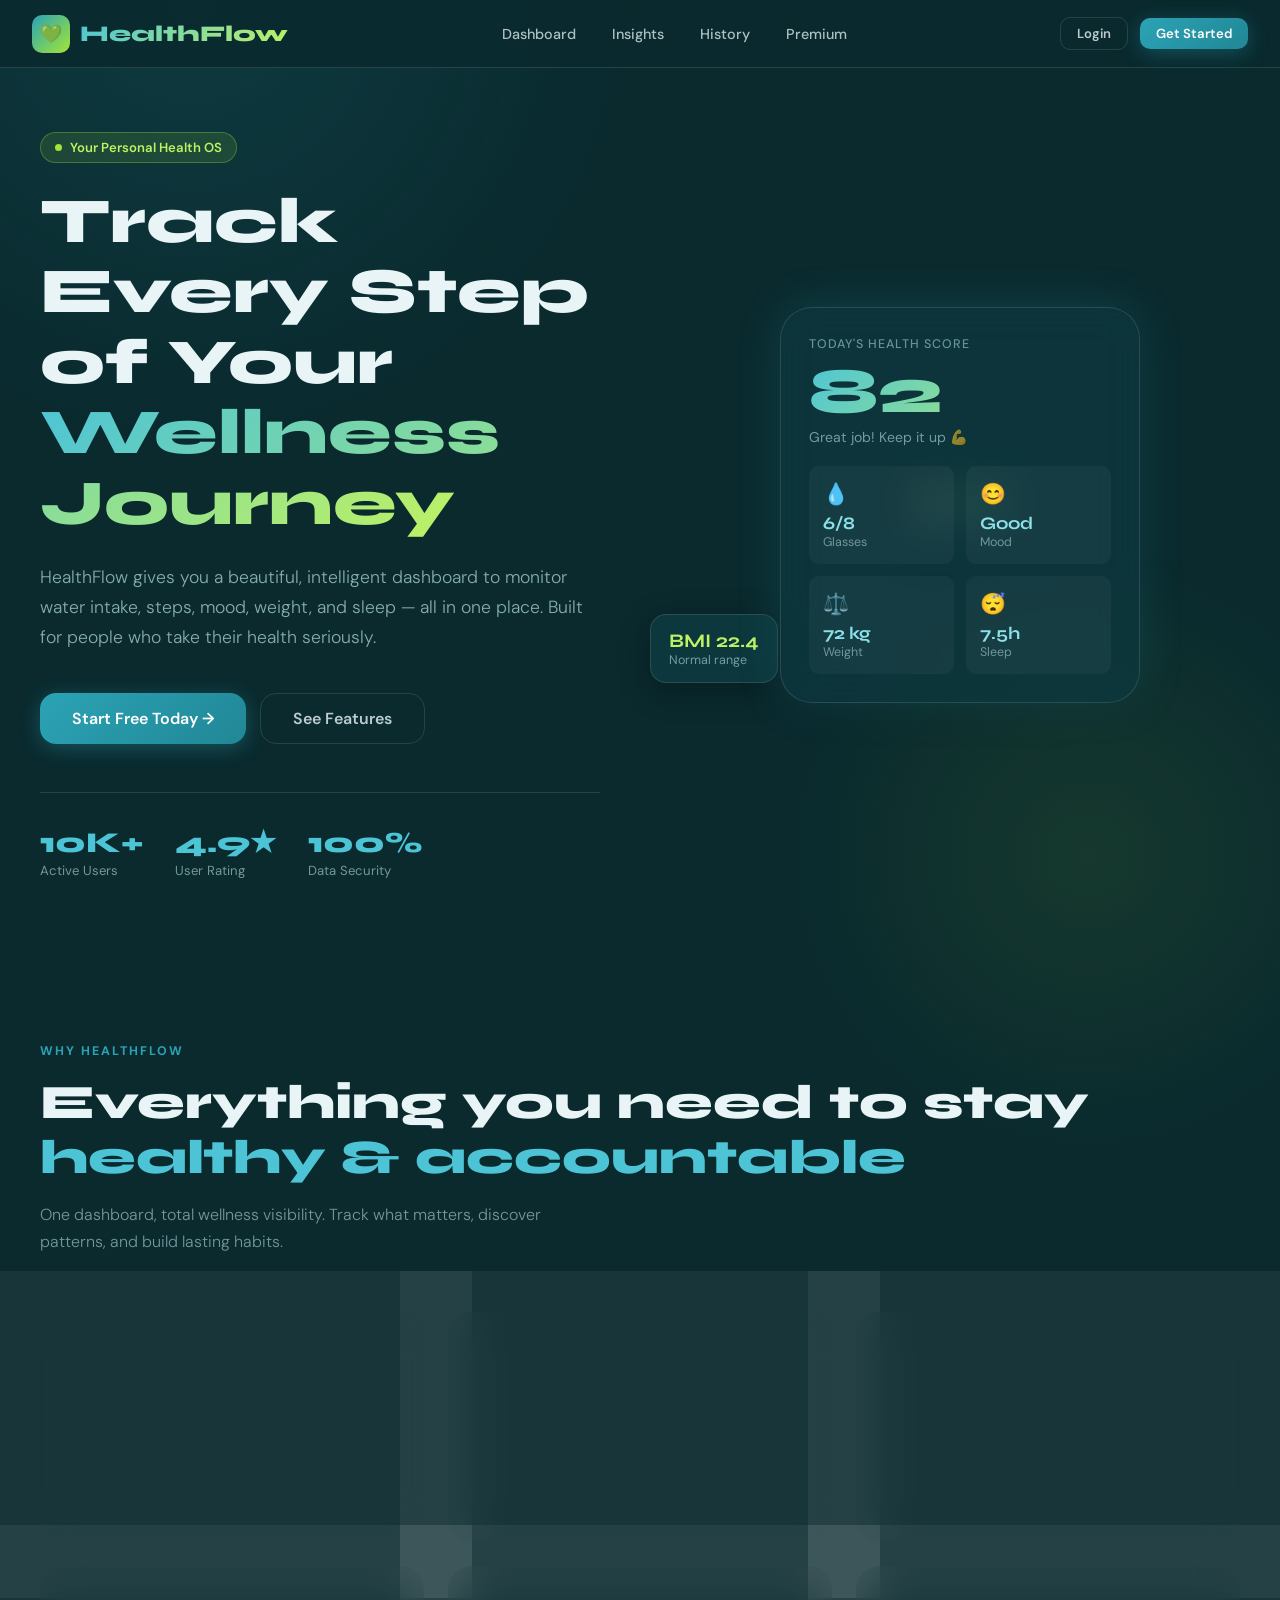
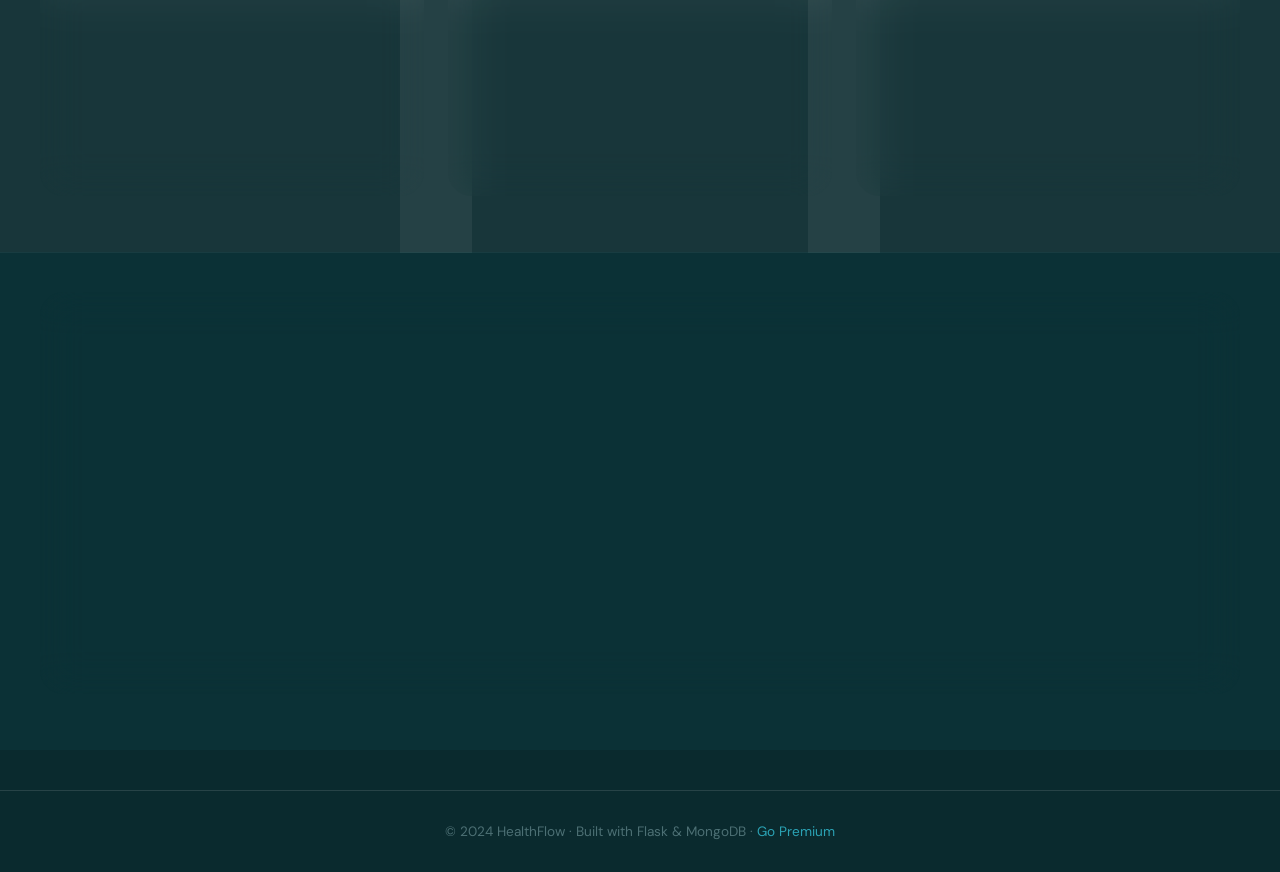
==== frontend/index.html @ d8ce2282 "Rename main.html to index.html" ====
<!DOCTYPE html>
<html lang="en">

<head>
  <meta charset="UTF-8">
  <meta name="viewport" content="width=device-width, initial-scale=1.0">
  <title>HealthFlow — Track Your Wellness Journey</title>
  <link rel="stylesheet" href="css/style.css">
</head>

<body>

  <!-- NAVBAR -->
  <nav class="navbar">
    <a href="/frontend/index.html" class="nav-logo">
      <div class="nav-logo-icon">💚</div>
      <span class="nav-logo-text">HealthFlow</span>
    </a>
    <ul class="nav-links">
      <li><a href="/frontend/pages/dashboard.html">Dashboard</a></li>
      <li><a href="/frontend/pages/insights.html">Insights</a></li>
      <li><a href="/frontend/pages/history.html">History</a></li>
      <li><a href="/frontend/pages/premium.html">Premium</a></li>
    </ul>
    <div class="nav-actions"></div>
    <div class="hamburger">
      <span></span><span></span><span></span>
    </div>
  </nav>

  <!-- HERO -->
  <section class="hero">
    <div class="hero-content">
      <div class="hero-text animate-in">
        <div class="hero-badge">
          <span class="dot"></span>
          Your Personal Health OS
        </div>
        <h1 class="hero-title">
          Track Every Step of Your <span class="highlight">Wellness Journey</span>
        </h1>
        <p class="hero-sub">
          HealthFlow gives you a beautiful, intelligent dashboard to monitor water intake, steps, mood, weight, and
          sleep — all in one place. Built for people who take their health seriously.
        </p>
        <div class="hero-cta">
          <a href="/frontend/pages/register.html" class="btn btn-primary btn-lg">
            Start Free Today →
          </a>
          <a href="#features" class="btn btn-ghost btn-lg">See Features</a>
        </div>
        <div class="hero-stats">
          <div>
            <div class="hero-stat-num">10K+</div>
            <div class="hero-stat-label">Active Users</div>
          </div>
          <div>
            <div class="hero-stat-num">4.9★</div>
            <div class="hero-stat-label">User Rating</div>
          </div>
          <div>
            <div class="hero-stat-num">100%</div>
            <div class="hero-stat-label">Data Security</div>
          </div>
        </div>
      </div>

      <!-- Hero Visual -->
      <div class="hero-visual">
        <div class="float-card">
          <div class="float-card-val">🔥 8,432</div>
          <div class="float-card-label">Steps today</div>
        </div>
        <div class="hero-card-main glass animate-in delay-2">
          <div class="hero-card-label">Today's Health Score</div>
          <div class="hero-score">82</div>
          <div class="hero-score-sub">Great job! Keep it up 💪</div>
          <div class="hero-metrics">
            <div class="hero-metric">
              <div class="hero-metric-icon">💧</div>
              <div class="hero-metric-val">6/8</div>
              <div class="hero-metric-name">Glasses</div>
            </div>
            <div class="hero-metric">
              <div class="hero-metric-icon">😊</div>
              <div class="hero-metric-val">Good</div>
              <div class="hero-metric-name">Mood</div>
            </div>
            <div class="hero-metric">
              <div class="hero-metric-icon">⚖️</div>
              <div class="hero-metric-val">72 kg</div>
              <div class="hero-metric-name">Weight</div>
            </div>
            <div class="hero-metric">
              <div class="hero-metric-icon">😴</div>
              <div class="hero-metric-val">7.5h</div>
              <div class="hero-metric-name">Sleep</div>
            </div>
          </div>
        </div>
        <div class="float-card" style="bottom:20px;left:-30px;animation-delay:2s">
          <div class="float-card-val" style="color:var(--lime-300)">BMI 22.4</div>
          <div class="float-card-label">Normal range</div>
        </div>
      </div>
    </div>
  </section>

  <!-- FEATURES -->
  <section class="section" id="features">
    <div class="container">
      <span class="section-tag">Why HealthFlow</span>
      <h2 class="section-title">Everything you need to stay <br><span style="color:var(--teal-300)">healthy &
          accountable</span></h2>
      <p class="section-sub">One dashboard, total wellness visibility. Track what matters, discover patterns, and build
        lasting habits.</p>
      <div class="features-grid">
        <div class="feature-card glass animate-in delay-1">
          <div class="feature-icon teal">💧</div>
          <div class="feature-title">Hydration Tracker</div>
          <div class="feature-desc">Visual cup tracker to hit your 8 glasses daily goal. Quick-tap logging makes it
            effortless to stay hydrated all day.</div>
        </div>
        <div class="feature-card glass animate-in delay-2">
          <div class="feature-icon lime">👟</div>
          <div class="feature-title">Steps & Activity</div>
          <div class="feature-desc">Log your daily steps and see beautiful weekly bar charts showing your activity
            trends over time.</div>
        </div>
        <div class="feature-card glass animate-in delay-3">
          <div class="feature-icon coral">😊</div>
          <div class="feature-title">Mood Journaling</div>
          <div class="feature-desc">Track your emotional wellbeing daily with emoji-based mood selection. Spot
            correlations between mood and other health metrics.</div>
        </div>
        <div class="feature-card glass animate-in delay-1">
          <div class="feature-icon purple">⚖️</div>
          <div class="feature-title">Weight Tracking</div>
          <div class="feature-desc">Log your weight daily and watch your progress unfold with clean visualizations and
            trend indicators.</div>
        </div>
        <div class="feature-card glass animate-in delay-2">
          <div class="feature-icon amber">📊</div>
          <div class="feature-title">BMI Calculator</div>
          <div class="feature-desc">Instant BMI calculation with category classification, health tips, and history
            tracking to monitor your journey.</div>
        </div>
        <div class="feature-card glass animate-in delay-3">
          <div class="feature-icon teal">🏆</div>
          <div class="feature-title">Health Score</div>
          <div class="feature-desc">A composite daily health score (0–100) combining all your metrics, giving you a
            single number to strive towards.</div>
        </div>
      </div>
    </div>
  </section>

  <!-- CTA SECTION -->
  <section class="section" style="padding-top:0">
    <div class="container">
      <div class="glass"
        style="padding:4rem;text-align:center;background:rgba(43,163,181,0.06);border-color:rgba(43,163,181,0.2)">
        <h2 class="section-title" style="margin-bottom:1rem">Ready to take control of your health?</h2>
        <p class="section-sub" style="margin:0 auto 2.5rem;text-align:center">Join thousands of people building better
          health habits every day with HealthFlow.</p>
        <div style="display:flex;gap:16px;justify-content:center;flex-wrap:wrap">
          <a href="/frontend/pages/register.html" class="btn btn-lime btn-lg">Create Free Account</a>
          <a href="/frontend/pages/login.html" class="btn btn-ghost btn-lg">Already have an account?</a>
        </div>
      </div>
    </div>
  </section>

  <!-- FOOTER -->
  <footer
    style="border-top:1px solid var(--glass-border);padding:2rem;text-align:center;color:rgba(200,242,247,0.35);font-size:0.85rem;position:relative;z-index:1">
    © 2024 HealthFlow · Built with Flask & MongoDB ·
    <a href="/frontend/pages/premium.html" style="color:var(--teal-400);text-decoration:none">Go Premium</a>
  </footer>

  <script src="js/app.js"></script>
</body>

</html>
---- frontend/css/style.css ----
@import url('https://fonts.googleapis.com/css2?family=Syne:wght@400;500;600;700;800&family=DM+Sans:ital,opsz,wght@0,9..40,300;0,9..40,400;0,9..40,500;0,9..40,600;1,9..40,300&display=swap');

:root {
  --teal-900: #0a2a2e;
  --teal-800: #0e3a40;
  --teal-700: #134f58;
  --teal-600: #1a6b77;
  --teal-500: #218796;
  --teal-400: #2ba3b5;
  --teal-300: #4dc4d6;
  --teal-200: #8de0ea;
  --teal-100: #c8f2f7;
  --teal-50: #edfbfd;

  --lime-400: #a3e635;
  --lime-300: #bef264;
  --lime-200: #d9f99d;

  --coral-400: #fb7185;
  --amber-400: #fbbf24;
  --purple-400: #a78bfa;

  --glass-bg: rgba(255, 255, 255, 0.06);
  --glass-border: rgba(255, 255, 255, 0.12);
  --glass-hover: rgba(255, 255, 255, 0.10);
  --card-shadow: 0 8px 32px rgba(0, 0, 0, 0.3);
  --glow-teal: 0 0 40px rgba(45, 163, 181, 0.25);

  --font-display: 'Syne', sans-serif;
  --font-body: 'DM Sans', sans-serif;

  --radius-sm: 10px;
  --radius-md: 16px;
  --radius-lg: 24px;
  --radius-xl: 32px;

  --transition: all 0.3s cubic-bezier(0.4, 0, 0.2, 1);
  --transition-slow: all 0.6s cubic-bezier(0.4, 0, 0.2, 1);
}

*,
*::before,
*::after {
  box-sizing: border-box;
  margin: 0;
  padding: 0;
}

html {
  scroll-behavior: smooth;
}

body {
  font-family: var(--font-body);
  background: var(--teal-900);
  color: #e8f4f6;
  min-height: 100vh;
  overflow-x: hidden;
}

body::before {
  content: '';
  position: fixed;
  top: -50%;
  left: -20%;
  width: 70%;
  height: 100%;
  background: radial-gradient(ellipse, rgba(33, 135, 150, 0.18) 0%, transparent 70%);
  pointer-events: none;
  z-index: 0;
}

body::after {
  content: '';
  position: fixed;
  bottom: -30%;
  right: -10%;
  width: 50%;
  height: 70%;
  background: radial-gradient(ellipse, rgba(163, 230, 53, 0.08) 0%, transparent 70%);
  pointer-events: none;
  z-index: 0;
}

/* ─── GLASS CARD ─── */
.glass {
  background: var(--glass-bg);
  border: 1px solid var(--glass-border);
  backdrop-filter: blur(20px);
  -webkit-backdrop-filter: blur(20px);
  border-radius: var(--radius-lg);
  box-shadow: var(--card-shadow);
  transition: var(--transition);
}

.glass:hover {
  background: var(--glass-hover);
}

/* ─── NAVBAR ─── */
.navbar {
  position: sticky;
  top: 0;
  z-index: 100;
  background: rgba(10, 42, 46, 0.85);
  backdrop-filter: blur(24px);
  border-bottom: 1px solid var(--glass-border);
  padding: 0 2rem;
  height: 68px;
  display: flex;
  align-items: center;
  justify-content: space-between;
}

.nav-logo {
  display: flex;
  align-items: center;
  gap: 10px;
  text-decoration: none;
}

.nav-logo-icon {
  width: 38px;
  height: 38px;
  background: linear-gradient(135deg, var(--teal-400), var(--lime-400));
  border-radius: 10px;
  display: flex;
  align-items: center;
  justify-content: center;
  font-size: 18px;
}

.nav-logo-text {
  font-family: var(--font-display);
  font-size: 1.4rem;
  font-weight: 800;
  background: linear-gradient(135deg, var(--teal-300), var(--lime-300));
  -webkit-background-clip: text;
  -webkit-text-fill-color: transparent;
  background-clip: text;
}

.nav-links {
  display: flex;
  align-items: center;
  gap: 0.5rem;
  list-style: none;
}

.nav-links a {
  color: rgba(232, 244, 246, 0.75);
  text-decoration: none;
  padding: 6px 14px;
  border-radius: var(--radius-sm);
  font-size: 0.9rem;
  font-weight: 500;
  transition: var(--transition);
}

.nav-links a:hover,
.nav-links a.active {
  color: var(--teal-300);
  background: rgba(45, 163, 181, 0.12);
}

.nav-actions {
  display: flex;
  align-items: center;
  gap: 12px;
}

.btn {
  display: inline-flex;
  align-items: center;
  justify-content: center;
  gap: 8px;
  padding: 10px 22px;
  border-radius: var(--radius-sm);
  font-family: var(--font-body);
  font-size: 0.9rem;
  font-weight: 600;
  cursor: pointer;
  border: none;
  text-decoration: none;
  transition: var(--transition);
  white-space: nowrap;
}

.btn-primary {
  background: linear-gradient(135deg, var(--teal-400), var(--teal-500));
  color: white;
  box-shadow: 0 4px 20px rgba(43, 163, 181, 0.35);
}

.btn-primary:hover {
  transform: translateY(-2px);
  box-shadow: 0 8px 30px rgba(43, 163, 181, 0.5);
}

.btn-ghost {
  background: transparent;
  color: rgba(232, 244, 246, 0.8);
  border: 1px solid var(--glass-border);
}

.btn-ghost:hover {
  background: var(--glass-bg);
  color: white;
}

.btn-lime {
  background: linear-gradient(135deg, var(--lime-400), #84cc16);
  color: var(--teal-900);
  box-shadow: 0 4px 20px rgba(163, 230, 53, 0.3);
}

.btn-lime:hover {
  transform: translateY(-2px);
  box-shadow: 0 8px 30px rgba(163, 230, 53, 0.45);
}

.btn-lg {
  padding: 14px 32px;
  font-size: 1rem;
  border-radius: var(--radius-md);
}

.btn-sm {
  padding: 7px 16px;
  font-size: 0.82rem;
}

/* Profile Dropdown */
.profile-menu {
  position: relative;
}

.profile-avatar {
  width: 38px;
  height: 38px;
  border-radius: 50%;
  background: linear-gradient(135deg, var(--teal-400), var(--lime-400));
  display: flex;
  align-items: center;
  justify-content: center;
  font-family: var(--font-display);
  font-weight: 700;
  font-size: 0.95rem;
  color: var(--teal-900);
  cursor: pointer;
  border: 2px solid transparent;
  transition: var(--transition);
}

.profile-avatar:hover {
  border-color: var(--teal-300);
}

.dropdown-menu {
  position: absolute;
  top: calc(100% + 10px);
  right: 0;
  width: 200px;
  background: rgba(14, 58, 64, 0.95);
  border: 1px solid var(--glass-border);
  border-radius: var(--radius-md);
  backdrop-filter: blur(20px);
  padding: 8px;
  opacity: 0;
  pointer-events: none;
  transform: translateY(-8px);
  transition: var(--transition);
  z-index: 200;
}

.dropdown-menu.open {
  opacity: 1;
  pointer-events: all;
  transform: translateY(0);
}

.dropdown-menu a {
  display: flex;
  align-items: center;
  gap: 10px;
  padding: 10px 12px;
  border-radius: var(--radius-sm);
  text-decoration: none;
  color: rgba(232, 244, 246, 0.8);
  font-size: 0.88rem;
  font-weight: 500;
  transition: var(--transition);
}

.dropdown-menu a:hover {
  background: var(--glass-bg);
  color: var(--teal-300);
}

.dropdown-divider {
  height: 1px;
  background: var(--glass-border);
  margin: 6px 0;
}

.hamburger {
  display: none;
  flex-direction: column;
  gap: 5px;
  cursor: pointer;
  padding: 4px;
}

.hamburger span {
  width: 24px;
  height: 2px;
  background: var(--teal-300);
  border-radius: 2px;
  transition: var(--transition);
}

/* ─── HERO / LANDING ─── */
.hero {
  position: relative;
  min-height: calc(100vh - 68px);
  display: flex;
  align-items: center;
  padding: 4rem 2rem;
  overflow: hidden;
}

.hero-content {
  max-width: 1200px;
  margin: 0 auto;
  width: 100%;
  display: grid;
  grid-template-columns: 1fr 1fr;
  gap: 5rem;
  align-items: center;
  position: relative;
  z-index: 1;
}

.hero-badge {
  display: inline-flex;
  align-items: center;
  gap: 8px;
  background: rgba(163, 230, 53, 0.12);
  border: 1px solid rgba(163, 230, 53, 0.3);
  color: var(--lime-300);
  padding: 6px 14px;
  border-radius: 100px;
  font-size: 0.82rem;
  font-weight: 600;
  margin-bottom: 1.5rem;
  width: fit-content;
}

.hero-badge .dot {
  width: 7px;
  height: 7px;
  border-radius: 50%;
  background: var(--lime-400);
  animation: pulse 2s infinite;
}

.hero-title {
  font-family: var(--font-display);
  font-size: clamp(2.8rem, 5vw, 4.2rem);
  font-weight: 800;
  line-height: 1.1;
  margin-bottom: 1.5rem;
}

.hero-title .highlight {
  background: linear-gradient(135deg, var(--teal-300), var(--lime-300));
  -webkit-background-clip: text;
  -webkit-text-fill-color: transparent;
  background-clip: text;
}

.hero-sub {
  color: rgba(200, 242, 247, 0.65);
  font-size: 1.1rem;
  line-height: 1.7;
  margin-bottom: 2.5rem;
  font-weight: 300;
}

.hero-cta {
  display: flex;
  gap: 14px;
  flex-wrap: wrap;
}

.hero-stats {
  display: flex;
  gap: 2rem;
  margin-top: 3rem;
  padding-top: 2rem;
  border-top: 1px solid var(--glass-border);
}

.hero-stat-num {
  font-family: var(--font-display);
  font-size: 1.8rem;
  font-weight: 800;
  color: var(--teal-300);
}

.hero-stat-label {
  font-size: 0.82rem;
  color: rgba(200, 242, 247, 0.55);
  margin-top: 2px;
}

/* Hero Visual */
.hero-visual {
  position: relative;
  display: flex;
  justify-content: center;
  align-items: center;
}

.hero-card-main {
  background: rgba(14, 58, 64, 0.7);
  border: 1px solid var(--glass-border);
  border-radius: var(--radius-xl);
  padding: 28px;
  width: 100%;
  max-width: 360px;
  backdrop-filter: blur(20px);
  box-shadow: var(--glow-teal), var(--card-shadow);
  position: relative;
  z-index: 2;
}

.hero-card-label {
  font-size: 0.78rem;
  color: rgba(200, 242, 247, 0.5);
  font-weight: 500;
  text-transform: uppercase;
  letter-spacing: 1px;
  margin-bottom: 8px;
}

.hero-score {
  font-family: var(--font-display);
  font-size: 4rem;
  font-weight: 800;
  background: linear-gradient(135deg, var(--teal-300), var(--lime-300));
  -webkit-background-clip: text;
  -webkit-text-fill-color: transparent;
  background-clip: text;
  line-height: 1;
  margin-bottom: 4px;
}

.hero-score-sub {
  font-size: 0.88rem;
  color: rgba(200, 242, 247, 0.55);
}

.hero-metrics {
  display: grid;
  grid-template-columns: 1fr 1fr;
  gap: 12px;
  margin-top: 20px;
}

.hero-metric {
  background: rgba(255, 255, 255, 0.04);
  border-radius: var(--radius-sm);
  padding: 14px;
}

.hero-metric-icon {
  font-size: 1.3rem;
  margin-bottom: 6px;
}

.hero-metric-val {
  font-family: var(--font-display);
  font-weight: 700;
  font-size: 1.1rem;
  color: var(--teal-200);
}

.hero-metric-name {
  font-size: 0.78rem;
  color: rgba(200, 242, 247, 0.5);
}

.float-card {
  position: absolute;
  background: rgba(14, 58, 64, 0.85);
  border: 1px solid var(--glass-border);
  border-radius: var(--radius-md);
  padding: 14px 18px;
  backdrop-filter: blur(16px);
  box-shadow: var(--card-shadow);
  white-space: nowrap;
  animation: float 4s ease-in-out infinite;
}

.float-card:nth-child(2) {
  top: -30px;
  right: -20px;
  animation-delay: 0s;
}

.float-card:nth-child(3) {
  bottom: 20px;
  left: -30px;
  animation-delay: 2s;
}

.float-card-val {
  font-family: var(--font-display);
  font-weight: 700;
  font-size: 1.2rem;
  color: var(--lime-300);
}

.float-card-label {
  font-size: 0.78rem;
  color: rgba(200, 242, 247, 0.55);
}

/* ─── FEATURES SECTION ─── */
.section {
  padding: 6rem 2rem;
  position: relative;
  z-index: 1;
}

.container {
  max-width: 1200px;
  margin: 0 auto;
}

.section-tag {
  display: inline-block;
  font-size: 0.78rem;
  font-weight: 700;
  text-transform: uppercase;
  letter-spacing: 2px;
  color: var(--teal-400);
  margin-bottom: 1rem;
}

.section-title {
  font-family: var(--font-display);
  font-size: clamp(2rem, 4vw, 3rem);
  font-weight: 800;
  margin-bottom: 1rem;
  line-height: 1.15;
}

.section-sub {
  color: rgba(200, 242, 247, 0.55);
  font-size: 1rem;
  font-weight: 300;
  max-width: 560px;
  line-height: 1.7;
}

.features-grid {
  display: grid;
  grid-template-columns: repeat(3, 1fr);
  gap: 24px;
  margin-top: 3.5rem;
}

.feature-card {
  padding: 28px;
}

.feature-icon {
  width: 52px;
  height: 52px;
  border-radius: var(--radius-md);
  display: flex;
  align-items: center;
  justify-content: center;
  font-size: 1.5rem;
  margin-bottom: 18px;
}

.feature-icon.teal {
  background: rgba(43, 163, 181, 0.15);
  border: 1px solid rgba(43, 163, 181, 0.25);
}

.feature-icon.lime {
  background: rgba(163, 230, 53, 0.12);
  border: 1px solid rgba(163, 230, 53, 0.2);
}

.feature-icon.coral {
  background: rgba(251, 113, 133, 0.12);
  border: 1px solid rgba(251, 113, 133, 0.2);
}

.feature-icon.amber {
  background: rgba(251, 191, 36, 0.12);
  border: 1px solid rgba(251, 191, 36, 0.2);
}

.feature-icon.purple {
  background: rgba(167, 139, 250, 0.12);
  border: 1px solid rgba(167, 139, 250, 0.2);
}

.feature-title {
  font-family: var(--font-display);
  font-size: 1.1rem;
  font-weight: 700;
  margin-bottom: 10px;
}

.feature-desc {
  color: rgba(200, 242, 247, 0.55);
  font-size: 0.9rem;
  line-height: 1.65;
}

/* ─── AUTH PAGES ─── */
.auth-page {
  min-height: 100vh;
  display: flex;
  align-items: center;
  justify-content: center;
  padding: 2rem;
  position: relative;
  z-index: 1;
}

.auth-card {
  width: 100%;
  max-width: 460px;
  padding: 44px 40px;
}

.auth-logo {
  text-align: center;
  margin-bottom: 2rem;
}

.auth-title {
  font-family: var(--font-display);
  font-size: 1.9rem;
  font-weight: 800;
  text-align: center;
  margin-bottom: 8px;
}

.auth-sub {
  text-align: center;
  color: rgba(200, 242, 247, 0.55);
  font-size: 0.9rem;
  margin-bottom: 2rem;
}

.form-group {
  margin-bottom: 18px;
}

.form-label {
  display: block;
  font-size: 0.85rem;
  font-weight: 600;
  color: rgba(232, 244, 246, 0.8);
  margin-bottom: 8px;
}

.form-input {
  width: 100%;
  background: rgba(255, 255, 255, 0.05);
  border: 1px solid var(--glass-border);
  border-radius: var(--radius-sm);
  padding: 12px 16px;
  color: #e8f4f6;
  font-family: var(--font-body);
  font-size: 0.95rem;
  transition: var(--transition);
  outline: none;
}

.form-input:focus {
  border-color: var(--teal-400);
  background: rgba(43, 163, 181, 0.06);
  box-shadow: 0 0 0 3px rgba(43, 163, 181, 0.12);
}

.form-input::placeholder {
  color: rgba(200, 242, 247, 0.3);
}

.form-row {
  display: grid;
  grid-template-columns: 1fr 1fr;
  gap: 16px;
}

.form-error {
  background: rgba(251, 113, 133, 0.1);
  border: 1px solid rgba(251, 113, 133, 0.25);
  border-radius: var(--radius-sm);
  padding: 12px 16px;
  color: var(--coral-400);
  font-size: 0.88rem;
  margin-bottom: 16px;
  display: none;
}

.form-error.show {
  display: block;
}

.form-success {
  background: rgba(163, 230, 53, 0.1);
  border: 1px solid rgba(163, 230, 53, 0.25);
  border-radius: var(--radius-sm);
  padding: 12px 16px;
  color: var(--lime-300);
  font-size: 0.88rem;
  margin-bottom: 16px;
  display: none;
}

.form-success.show {
  display: block;
}

.auth-divider {
  text-align: center;
  margin: 20px 0;
  position: relative;
  color: rgba(200, 242, 247, 0.35);
  font-size: 0.82rem;
}

.auth-divider::before,
.auth-divider::after {
  content: '';
  position: absolute;
  top: 50%;
  width: 40%;
  height: 1px;
  background: var(--glass-border);
}

.auth-divider::before {
  left: 0;
}

.auth-divider::after {
  right: 0;
}

.auth-link {
  text-align: center;
  font-size: 0.88rem;
  color: rgba(200, 242, 247, 0.55);
  margin-top: 20px;
}

.auth-link a {
  color: var(--teal-300);
  text-decoration: none;
  font-weight: 600;
}

.auth-link a:hover {
  text-decoration: underline;
}

/* ─── DASHBOARD ─── */
.dashboard-layout {
  display: flex;
  min-height: calc(100vh - 68px);
}

.sidebar {
  width: 240px;
  flex-shrink: 0;
  background: rgba(10, 42, 46, 0.6);
  border-right: 1px solid var(--glass-border);
  padding: 1.5rem 1rem;
  position: sticky;
  top: 68px;
  height: calc(100vh - 68px);
  overflow-y: auto;
}

.sidebar-nav {
  list-style: none;
}

.sidebar-nav li {
  margin-bottom: 4px;
}

.sidebar-nav a {
  display: flex;
  align-items: center;
  gap: 10px;
  padding: 11px 14px;
  border-radius: var(--radius-sm);
  text-decoration: none;
  color: rgba(200, 242, 247, 0.6);
  font-size: 0.9rem;
  font-weight: 500;
  transition: var(--transition);
}

.sidebar-nav a:hover {
  background: var(--glass-bg);
  color: var(--teal-300);
}

.sidebar-nav a.active {
  background: rgba(43, 163, 181, 0.15);
  color: var(--teal-300);
  border: 1px solid rgba(43, 163, 181, 0.2);
}

.sidebar-nav .icon {
  font-size: 1.1rem;
  width: 20px;
  text-align: center;
}

.sidebar-section-label {
  font-size: 0.7rem;
  font-weight: 700;
  text-transform: uppercase;
  letter-spacing: 1.5px;
  color: rgba(200, 242, 247, 0.3);
  padding: 16px 14px 8px;
}

.main-content {
  flex: 1;
  padding: 2rem;
  overflow-y: auto;
  position: relative;
  z-index: 1;
}

.page-header {
  margin-bottom: 2rem;
}

.page-title {
  font-family: var(--font-display);
  font-size: 1.8rem;
  font-weight: 800;
  margin-bottom: 4px;
}

.page-subtitle {
  color: rgba(200, 242, 247, 0.5);
  font-size: 0.9rem;
}

/* Dashboard Grid */
.dash-grid {
  display: grid;
  grid-template-columns: repeat(4, 1fr);
  gap: 20px;
  margin-bottom: 24px;
}

.dash-card {
  padding: 22px;
  position: relative;
  overflow: hidden;
}

.dash-card::before {
  content: '';
  position: absolute;
  top: 0;
  right: 0;
  width: 80px;
  height: 80px;
  border-radius: 50%;
  opacity: 0.08;
  transform: translate(20px, -20px);
}

.dash-card.water::before {
  background: var(--teal-300);
}

.dash-card.steps::before {
  background: var(--lime-400);
}

.dash-card.mood::before {
  background: var(--coral-400);
}

.dash-card.weight::before {
  background: var(--purple-400);
}

.dash-card-icon {
  font-size: 1.6rem;
  margin-bottom: 12px;
}

.dash-card-label {
  font-size: 0.78rem;
  font-weight: 600;
  text-transform: uppercase;
  letter-spacing: 1px;
  color: rgba(200, 242, 247, 0.5);
  margin-bottom: 6px;
}

.dash-card-val {
  font-family: var(--font-display);
  font-size: 2rem;
  font-weight: 800;
  line-height: 1;
  margin-bottom: 4px;
}

.dash-card.water .dash-card-val {
  color: var(--teal-300);
}

.dash-card.steps .dash-card-val {
  color: var(--lime-300);
}

.dash-card.mood .dash-card-val {
  color: var(--coral-400);
}

.dash-card.weight .dash-card-val {
  color: var(--purple-400);
}

.dash-card-unit {
  font-size: 0.82rem;
  color: rgba(200, 242, 247, 0.45);
}

/* Progress bar */
.progress-bar {
  height: 5px;
  background: rgba(255, 255, 255, 0.08);
  border-radius: 10px;
  margin-top: 14px;
  overflow: hidden;
}

.progress-fill {
  height: 100%;
  border-radius: 10px;
  transition: width 1s cubic-bezier(0.4, 0, 0.2, 1);
}

.water .progress-fill {
  background: linear-gradient(90deg, var(--teal-500), var(--teal-300));
}

.steps .progress-fill {
  background: linear-gradient(90deg, #65a30d, var(--lime-400));
}

.mood .progress-fill {
  background: linear-gradient(90deg, #e11d48, var(--coral-400));
}

.weight .progress-fill {
  background: linear-gradient(90deg, #7c3aed, var(--purple-400));
}

/* Dashboard 2nd row */
.dash-row2 {
  display: grid;
  grid-template-columns: 2fr 1fr;
  gap: 20px;
  margin-bottom: 24px;
}

.dash-row3 {
  display: grid;
  grid-template-columns: 1fr 1fr;
  gap: 20px;
}

.section-card {
  padding: 24px;
}

.card-title {
  font-family: var(--font-display);
  font-size: 1rem;
  font-weight: 700;
  margin-bottom: 18px;
  display: flex;
  align-items: center;
  justify-content: space-between;
}

/* Log Form */
.log-form {
  display: flex;
  flex-direction: column;
  gap: 16px;
}

.log-row {
  display: grid;
  grid-template-columns: 1fr 1fr;
  gap: 14px;
}

.log-input-group {
  display: flex;
  flex-direction: column;
  gap: 6px;
}

.log-label {
  font-size: 0.8rem;
  font-weight: 600;
  color: rgba(200, 242, 247, 0.6);
}

.log-input {
  background: rgba(255, 255, 255, 0.05);
  border: 1px solid var(--glass-border);
  border-radius: var(--radius-sm);
  padding: 10px 14px;
  color: #e8f4f6;
  font-family: var(--font-body);
  font-size: 0.9rem;
  outline: none;
  transition: var(--transition);
  width: 100%;
}

.log-input:focus {
  border-color: var(--teal-400);
  background: rgba(43, 163, 181, 0.05);
}

.log-input::placeholder {
  color: rgba(200, 242, 247, 0.3);
}

select.log-input {
  cursor: pointer;
}

/* Health Score */
.health-score-display {
  text-align: center;
  padding: 10px 0 20px;
}

.score-ring {
  width: 120px;
  height: 120px;
  margin: 0 auto 16px;
  position: relative;
}

.score-ring svg {
  transform: rotate(-90deg);
}

.score-ring circle {
  fill: none;
  stroke-width: 8;
}

.score-ring .bg {
  stroke: rgba(255, 255, 255, 0.06);
}

.score-ring .fill {
  stroke: url(#scoreGrad);
  stroke-linecap: round;
  transition: stroke-dashoffset 1.5s cubic-bezier(0.4, 0, 0.2, 1);
}

.score-number {
  position: absolute;
  top: 50%;
  left: 50%;
  transform: translate(-50%, -50%);
  font-family: var(--font-display);
  font-size: 2rem;
  font-weight: 800;
  color: var(--teal-200);
}

.score-label {
  font-size: 0.82rem;
  color: rgba(200, 242, 247, 0.5);
}

.score-grade {
  font-family: var(--font-display);
  font-size: 1.1rem;
  font-weight: 700;
  color: var(--lime-300);
  margin-top: 8px;
}

/* Weekly Chart */
.weekly-chart {
  display: flex;
  align-items: flex-end;
  gap: 10px;
  height: 140px;
  padding-top: 10px;
}

.bar-group {
  flex: 1;
  display: flex;
  flex-direction: column;
  align-items: center;
  gap: 6px;
  height: 100%;
  justify-content: flex-end;
}

.bar-wrap {
  width: 100%;
  display: flex;
  align-items: flex-end;
  justify-content: center;
  height: 100px;
}

.bar {
  width: 70%;
  border-radius: 6px 6px 0 0;
  background: linear-gradient(180deg, var(--teal-400), var(--teal-700));
  transition: height 1s cubic-bezier(0.4, 0, 0.2, 1);
  cursor: pointer;
  position: relative;
  min-height: 4px;
}

.bar:hover {
  background: linear-gradient(180deg, var(--lime-300), var(--teal-400));
}

.bar-day {
  font-size: 0.72rem;
  color: rgba(200, 242, 247, 0.4);
  font-weight: 500;
}

/* Mood Selector */
.mood-selector {
  display: flex;
  gap: 10px;
  justify-content: center;
  margin: 10px 0;
}

.mood-btn {
  width: 44px;
  height: 44px;
  border-radius: 50%;
  border: 2px solid var(--glass-border);
  background: transparent;
  font-size: 1.3rem;
  cursor: pointer;
  transition: var(--transition);
  display: flex;
  align-items: center;
  justify-content: center;
}

.mood-btn:hover,
.mood-btn.selected {
  border-color: var(--teal-400);
  background: rgba(43, 163, 181, 0.15);
  transform: scale(1.15);
}

/* Water tracker visual */
.water-visual {
  display: flex;
  gap: 8px;
  flex-wrap: wrap;
  margin-top: 10px;
}

.water-cup {
  width: 32px;
  height: 40px;
  border-radius: 0 0 8px 8px;
  border: 2px solid rgba(43, 163, 181, 0.3);
  border-top: none;
  position: relative;
  overflow: hidden;
  cursor: pointer;
  transition: var(--transition);
}

.water-cup.filled {
  border-color: var(--teal-400);
}

.water-cup.filled::after {
  content: '';
  position: absolute;
  bottom: 0;
  left: 0;
  right: 0;
  height: 100%;
  background: linear-gradient(180deg, rgba(43, 163, 181, 0.4), rgba(43, 163, 181, 0.8));
}

.water-cup:hover {
  border-color: var(--teal-300);
  transform: scale(1.1);
}

/* Quick Actions */
.quick-actions {
  display: grid;
  grid-template-columns: 1fr 1fr;
  gap: 10px;
  margin-top: 4px;
}

.quick-action {
  padding: 14px;
  border-radius: var(--radius-sm);
  background: rgba(255, 255, 255, 0.04);
  border: 1px solid var(--glass-border);
  cursor: pointer;
  transition: var(--transition);
  text-decoration: none;
  display: flex;
  align-items: center;
  gap: 10px;
  color: rgba(200, 242, 247, 0.7);
  font-size: 0.85rem;
  font-weight: 500;
}

.quick-action:hover {
  background: rgba(43, 163, 181, 0.1);
  border-color: rgba(43, 163, 181, 0.3);
  color: var(--teal-300);
}

.quick-action-icon {
  font-size: 1.1rem;
}

/* ─── BMI PAGE ─── */
.bmi-layout {
  display: grid;
  grid-template-columns: 1fr 1fr;
  gap: 24px;
}

.bmi-result-display {
  text-align: center;
  padding: 20px 0;
}

.bmi-number {
  font-family: var(--font-display);
  font-size: 4rem;
  font-weight: 800;
  line-height: 1;
  margin: 10px 0 6px;
}

.bmi-category {
  font-size: 1rem;
  font-weight: 600;
  padding: 6px 20px;
  border-radius: 100px;
  display: inline-block;
  margin-bottom: 16px;
}

.bmi-scale {
  display: flex;
  border-radius: 100px;
  overflow: hidden;
  height: 8px;
  margin: 20px 0 10px;
  gap: 2px;
}

.bmi-scale-seg {
  flex: 1;
}

.bmi-scale-seg.underweight {
  background: var(--teal-400);
}

.bmi-scale-seg.normal {
  background: var(--lime-400);
}

.bmi-scale-seg.overweight {
  background: var(--amber-400);
}

.bmi-scale-seg.obese {
  background: var(--coral-400);
}

.bmi-scale-labels {
  display: flex;
  justify-content: space-between;
  font-size: 0.72rem;
  color: rgba(200, 242, 247, 0.4);
}

.bmi-history-list {
  display: flex;
  flex-direction: column;
  gap: 10px;
}

.bmi-history-item {
  display: flex;
  align-items: center;
  justify-content: space-between;
  padding: 12px 16px;
  background: rgba(255, 255, 255, 0.04);
  border-radius: var(--radius-sm);
  font-size: 0.88rem;
}

/* ─── PROFILE PAGE ─── */
.profile-layout {
  display: grid;
  grid-template-columns: 280px 1fr;
  gap: 24px;
}

.profile-sidebar {
  padding: 30px 24px;
  text-align: center;
}

.profile-avatar-lg {
  width: 90px;
  height: 90px;
  border-radius: 50%;
  background: linear-gradient(135deg, var(--teal-400), var(--lime-400));
  display: flex;
  align-items: center;
  justify-content: center;
  font-family: var(--font-display);
  font-weight: 800;
  font-size: 2rem;
  color: var(--teal-900);
  margin: 0 auto 16px;
  border: 3px solid rgba(43, 163, 181, 0.3);
}

.profile-name {
  font-family: var(--font-display);
  font-size: 1.3rem;
  font-weight: 700;
}

.profile-email {
  color: rgba(200, 242, 247, 0.5);
  font-size: 0.85rem;
  margin-top: 4px;
}

.profile-plan {
  display: inline-block;
  margin-top: 12px;
  padding: 4px 14px;
  border-radius: 100px;
  font-size: 0.78rem;
  font-weight: 700;
  background: rgba(163, 230, 53, 0.12);
  border: 1px solid rgba(163, 230, 53, 0.25);
  color: var(--lime-300);
}

.profile-stats-mini {
  display: flex;
  flex-direction: column;
  gap: 10px;
  margin-top: 24px;
  text-align: left;
}

.profile-stat-mini {
  display: flex;
  justify-content: space-between;
  padding: 10px 0;
  border-bottom: 1px solid var(--glass-border);
  font-size: 0.85rem;
}

.profile-stat-mini:last-child {
  border-bottom: none;
}

.profile-stat-mini-label {
  color: rgba(200, 242, 247, 0.5);
}

.profile-stat-mini-val {
  font-weight: 600;
  color: var(--teal-200);
}

/* ─── PREMIUM PAGE ─── */
.premium-header {
  text-align: center;
  padding: 4rem 2rem 2rem;
}

.premium-grid {
  display: grid;
  grid-template-columns: repeat(3, 1fr);
  gap: 24px;
  max-width: 1000px;
  margin: 0 auto;
}

.plan-card {
  padding: 36px 28px;
  text-align: center;
  position: relative;
}

.plan-card.featured {
  border-color: rgba(43, 163, 181, 0.4);
  background: rgba(43, 163, 181, 0.08);
  box-shadow: var(--glow-teal), var(--card-shadow);
}

.plan-badge {
  position: absolute;
  top: -14px;
  left: 50%;
  transform: translateX(-50%);
  background: linear-gradient(135deg, var(--teal-400), var(--lime-400));
  color: var(--teal-900);
  font-size: 0.72rem;
  font-weight: 800;
  text-transform: uppercase;
  letter-spacing: 1px;
  padding: 4px 16px;
  border-radius: 100px;
  white-space: nowrap;
}

.plan-name {
  font-family: var(--font-display);
  font-size: 1rem;
  font-weight: 700;
  color: rgba(200, 242, 247, 0.6);
  text-transform: uppercase;
  letter-spacing: 1px;
  margin-bottom: 16px;
}

.plan-price {
  font-family: var(--font-display);
  font-size: 3rem;
  font-weight: 800;
  line-height: 1;
  margin-bottom: 6px;
}

.plan-price span {
  font-size: 1.2rem;
  font-weight: 500;
  vertical-align: top;
  margin-top: 8px;
  display: inline-block;
}

.plan-period {
  color: rgba(200, 242, 247, 0.4);
  font-size: 0.85rem;
  margin-bottom: 24px;
}

.plan-features {
  list-style: none;
  text-align: left;
  margin-bottom: 28px;
  display: flex;
  flex-direction: column;
  gap: 10px;
}

.plan-features li {
  display: flex;
  align-items: center;
  gap: 10px;
  font-size: 0.88rem;
  color: rgba(200, 242, 247, 0.75);
}

.plan-features li .check {
  color: var(--lime-400);
  font-weight: 700;
}

.plan-features li .x {
  color: rgba(200, 242, 247, 0.25);
}

/* ─── TOAST ─── */
.toast-container {
  position: fixed;
  bottom: 24px;
  right: 24px;
  display: flex;
  flex-direction: column;
  gap: 10px;
  z-index: 999;
}

.toast {
  background: rgba(14, 58, 64, 0.95);
  border: 1px solid var(--glass-border);
  border-radius: var(--radius-md);
  padding: 14px 20px;
  backdrop-filter: blur(20px);
  display: flex;
  align-items: center;
  gap: 12px;
  min-width: 280px;
  max-width: 380px;
  animation: slideInRight 0.4s cubic-bezier(0.4, 0, 0.2, 1);
  box-shadow: var(--card-shadow);
  font-size: 0.9rem;
}

.toast.success {
  border-color: rgba(163, 230, 53, 0.3);
}

.toast.error {
  border-color: rgba(251, 113, 133, 0.3);
}

.toast-icon {
  font-size: 1.2rem;
}

.toast-msg {
  color: rgba(232, 244, 246, 0.9);
  font-weight: 500;
}

/* ─── LOADING ─── */
.loader {
  display: inline-block;
  width: 18px;
  height: 18px;
  border: 2px solid rgba(255, 255, 255, 0.2);
  border-top-color: white;
  border-radius: 50%;
  animation: spin 0.7s linear infinite;
}

/* ─── ANIMATIONS ─── */
@keyframes pulse {

  0%,
  100% {
    opacity: 1;
  }

  50% {
    opacity: 0.4;
  }
}

@keyframes float {

  0%,
  100% {
    transform: translateY(0);
  }

  50% {
    transform: translateY(-12px);
  }
}

@keyframes spin {
  to {
    transform: rotate(360deg);
  }
}

@keyframes slideInRight {
  from {
    opacity: 0;
    transform: translateX(30px);
  }

  to {
    opacity: 1;
    transform: translateX(0);
  }
}

@keyframes fadeInUp {
  from {
    opacity: 0;
    transform: translateY(24px);
  }

  to {
    opacity: 1;
    transform: translateY(0);
  }
}

.animate-in {
  animation: fadeInUp 0.6s cubic-bezier(0.4, 0, 0.2, 1) both;
}

.delay-1 {
  animation-delay: 0.1s;
}

.delay-2 {
  animation-delay: 0.2s;
}

.delay-3 {
  animation-delay: 0.3s;
}

.delay-4 {
  animation-delay: 0.4s;
}

/* ─── RESPONSIVE ─── */
@media (max-width: 1024px) {
  .dash-grid {
    grid-template-columns: repeat(2, 1fr);
  }

  .dash-row2 {
    grid-template-columns: 1fr;
  }

  .features-grid {
    grid-template-columns: repeat(2, 1fr);
  }

  .hero-content {
    grid-template-columns: 1fr;
    gap: 3rem;
  }

  .hero-visual {
    display: none;
  }

  .profile-layout {
    grid-template-columns: 1fr;
  }

  .bmi-layout {
    grid-template-columns: 1fr;
  }

  .premium-grid {
    grid-template-columns: 1fr;
    max-width: 380px;
  }
}

@media (max-width: 768px) {
  .navbar {
    padding: 0 1rem;
  }

  .nav-links {
    display: none;
  }

  .hamburger {
    display: flex;
  }

  .sidebar {
    display: none;
  }

  .dashboard-layout {
    display: block;
  }

  .main-content {
    padding: 1.25rem;
  }

  .dash-grid {
    grid-template-columns: 1fr 1fr;
  }

  .dash-row3 {
    grid-template-columns: 1fr;
  }

  .auth-card {
    padding: 28px 20px;
  }

  .form-row {
    grid-template-columns: 1fr;
  }

  .log-row {
    grid-template-columns: 1fr;
  }
}

@media (max-width: 480px) {
  .dash-grid {
    grid-template-columns: 1fr;
  }

  .hero-stats {
    flex-direction: column;
    gap: 1rem;
  }
}

/* ─── UTILITY ─── */
.hidden {
  display: none !important;
}

.text-teal {
  color: var(--teal-300);
}

.text-lime {
  color: var(--lime-300);
}

.text-muted {
  color: rgba(200, 242, 247, 0.5);
}

.mt-1 {
  margin-top: 8px;
}

.mt-2 {
  margin-top: 16px;
}

.mt-3 {
  margin-top: 24px;
}

.w-full {
  width: 100%;
}

/* ─── SLEEP CARD ─── */
.dash-card.sleep::before {
  background: var(--amber-400);
}

.dash-card.sleep .dash-card-val {
  color: var(--amber-400);
}

.sleep .progress-fill {
  background: linear-gradient(90deg, #b45309, var(--amber-400));
}

/* ─── STREAK BADGE ─── */
.streak-badge {
  display: inline-flex;
  align-items: center;
  gap: 8px;
  background: linear-gradient(135deg, rgba(251, 191, 36, 0.15), rgba(251, 113, 133, 0.1));
  border: 1px solid rgba(251, 191, 36, 0.3);
  color: var(--amber-400);
  padding: 6px 16px;
  border-radius: 100px;
  font-size: 0.85rem;
  font-weight: 700;
  animation: fadeInUp 0.5s ease both;
}

.streak-badge .streak-fire {
  font-size: 1.1rem;
}

/* ─── INSIGHTS PAGE ─── */
.insights-grid {
  display: grid;
  grid-template-columns: repeat(4, 1fr);
  gap: 20px;
  margin-bottom: 24px;
}

.insight-stat-card {
  padding: 22px;
  text-align: center;
}

.insight-stat-icon {
  font-size: 1.5rem;
  margin-bottom: 8px;
}

.insight-stat-val {
  font-family: var(--font-display);
  font-size: 2rem;
  font-weight: 800;
  line-height: 1;
  margin-bottom: 4px;
}

.insight-stat-label {
  font-size: 0.78rem;
  font-weight: 600;
  text-transform: uppercase;
  letter-spacing: 1px;
  color: rgba(200, 242, 247, 0.5);
}

.insights-row {
  display: grid;
  grid-template-columns: 2fr 1fr;
  gap: 20px;
  margin-bottom: 24px;
}

/* Trend Chart */
.trend-chart-container {
  position: relative;
  height: 200px;
  padding: 10px 0;
}

.trend-chart-area {
  display: flex;
  align-items: flex-end;
  gap: 3px;
  height: 160px;
  padding-bottom: 24px;
  border-bottom: 1px solid var(--glass-border);
}

.trend-bar {
  flex: 1;
  border-radius: 4px 4px 0 0;
  min-height: 3px;
  transition: height 0.8s cubic-bezier(0.4, 0, 0.2, 1), background 0.3s;
  cursor: pointer;
  position: relative;
}

.trend-bar:hover {
  opacity: 0.85;
}

.trend-bar:hover::after {
  content: attr(data-tooltip);
  position: absolute;
  bottom: calc(100% + 6px);
  left: 50%;
  transform: translateX(-50%);
  background: rgba(14, 58, 64, 0.95);
  border: 1px solid var(--glass-border);
  border-radius: 6px;
  padding: 4px 10px;
  font-size: 0.72rem;
  color: #e8f4f6;
  white-space: nowrap;
  z-index: 10;
  pointer-events: none;
}

.trend-labels {
  display: flex;
  justify-content: space-between;
  margin-top: 8px;
  font-size: 0.68rem;
  color: rgba(200, 242, 247, 0.35);
}

.trend-tabs {
  display: flex;
  gap: 6px;
  margin-bottom: 16px;
  flex-wrap: wrap;
}

.trend-tab {
  padding: 6px 14px;
  border-radius: 100px;
  border: 1px solid var(--glass-border);
  background: transparent;
  color: rgba(200, 242, 247, 0.6);
  font-size: 0.78rem;
  font-weight: 600;
  cursor: pointer;
  transition: var(--transition);
  font-family: var(--font-body);
}

.trend-tab:hover,
.trend-tab.active {
  background: rgba(43, 163, 181, 0.15);
  border-color: rgba(43, 163, 181, 0.3);
  color: var(--teal-300);
}

/* Tips */
.tips-list {
  display: flex;
  flex-direction: column;
  gap: 12px;
}

.tip-card {
  padding: 16px;
  background: rgba(255, 255, 255, 0.04);
  border-radius: var(--radius-sm);
  font-size: 0.88rem;
  line-height: 1.6;
  color: rgba(200, 242, 247, 0.7);
  border-left: 3px solid var(--teal-400);
  transition: var(--transition);
}

.tip-card:hover {
  background: rgba(43, 163, 181, 0.08);
}

/* Personal Bests */
.bests-grid {
  display: grid;
  grid-template-columns: 1fr 1fr;
  gap: 12px;
}

.best-item {
  padding: 16px;
  background: rgba(255, 255, 255, 0.04);
  border-radius: var(--radius-sm);
  text-align: center;
}

.best-item-icon {
  font-size: 1.3rem;
  margin-bottom: 6px;
}

.best-item-val {
  font-family: var(--font-display);
  font-weight: 800;
  font-size: 1.3rem;
  color: var(--teal-200);
}

.best-item-label {
  font-size: 0.72rem;
  color: rgba(200, 242, 247, 0.45);
  margin-top: 2px;
}

/* ─── HISTORY PAGE ─── */
.history-controls {
  display: flex;
  align-items: center;
  justify-content: space-between;
  gap: 16px;
  margin-bottom: 20px;
  flex-wrap: wrap;
}

.history-filters {
  display: flex;
  gap: 8px;
  flex-wrap: wrap;
}

.filter-btn {
  padding: 7px 16px;
  border-radius: 100px;
  border: 1px solid var(--glass-border);
  background: transparent;
  color: rgba(200, 242, 247, 0.6);
  font-size: 0.82rem;
  font-weight: 600;
  cursor: pointer;
  transition: var(--transition);
  font-family: var(--font-body);
}

.filter-btn:hover,
.filter-btn.active {
  background: rgba(43, 163, 181, 0.15);
  border-color: rgba(43, 163, 181, 0.3);
  color: var(--teal-300);
}

.history-actions {
  display: flex;
  gap: 10px;
}

.health-table {
  width: 100%;
  border-collapse: separate;
  border-spacing: 0;
}

.health-table thead th {
  text-align: left;
  padding: 12px 14px;
  font-size: 0.75rem;
  font-weight: 700;
  text-transform: uppercase;
  letter-spacing: 1px;
  color: rgba(200, 242, 247, 0.45);
  border-bottom: 1px solid var(--glass-border);
  white-space: nowrap;
}

.health-table tbody tr {
  transition: var(--transition);
}

.health-table tbody tr:hover {
  background: rgba(43, 163, 181, 0.06);
}

.health-table tbody td {
  padding: 14px;
  font-size: 0.88rem;
  border-bottom: 1px solid rgba(255, 255, 255, 0.04);
  color: rgba(200, 242, 247, 0.8);
}

.health-table tbody td:first-child {
  color: rgba(200, 242, 247, 0.5);
  font-size: 0.82rem;
}

.health-table .mood-cell {
  font-size: 1.1rem;
}

.health-table .score-cell {
  font-family: var(--font-display);
  font-weight: 700;
  color: var(--lime-300);
}

.delete-log-btn {
  background: none;
  border: 1px solid rgba(251, 113, 133, 0.2);
  border-radius: 6px;
  color: var(--coral-400);
  padding: 4px 10px;
  font-size: 0.75rem;
  cursor: pointer;
  transition: var(--transition);
  font-family: var(--font-body);
}

.delete-log-btn:hover {
  background: rgba(251, 113, 133, 0.12);
  border-color: rgba(251, 113, 133, 0.4);
}

.table-scroll {
  overflow-x: auto;
  border-radius: var(--radius-md);
}

.empty-state {
  text-align: center;
  padding: 60px 20px;
  color: rgba(200, 242, 247, 0.4);
}

.empty-state-icon {
  font-size: 3rem;
  margin-bottom: 16px;
}

.empty-state-title {
  font-family: var(--font-display);
  font-weight: 700;
  font-size: 1.2rem;
  color: rgba(200, 242, 247, 0.6);
  margin-bottom: 8px;
}

.empty-state-desc {
  font-size: 0.88rem;
}

/* ─── INSIGHTS + HISTORY RESPONSIVE ─── */
@media (max-width: 1024px) {
  .insights-grid {
    grid-template-columns: repeat(2, 1fr);
  }

  .insights-row {
    grid-template-columns: 1fr;
  }
}

@media (max-width: 768px) {
  .insights-grid {
    grid-template-columns: 1fr 1fr;
  }

  .bests-grid {
    grid-template-columns: 1fr 1fr;
  }

  .history-controls {
    flex-direction: column;
    align-items: stretch;
  }
}

@media (max-width: 480px) {
  .insights-grid {
    grid-template-columns: 1fr;
  }
}
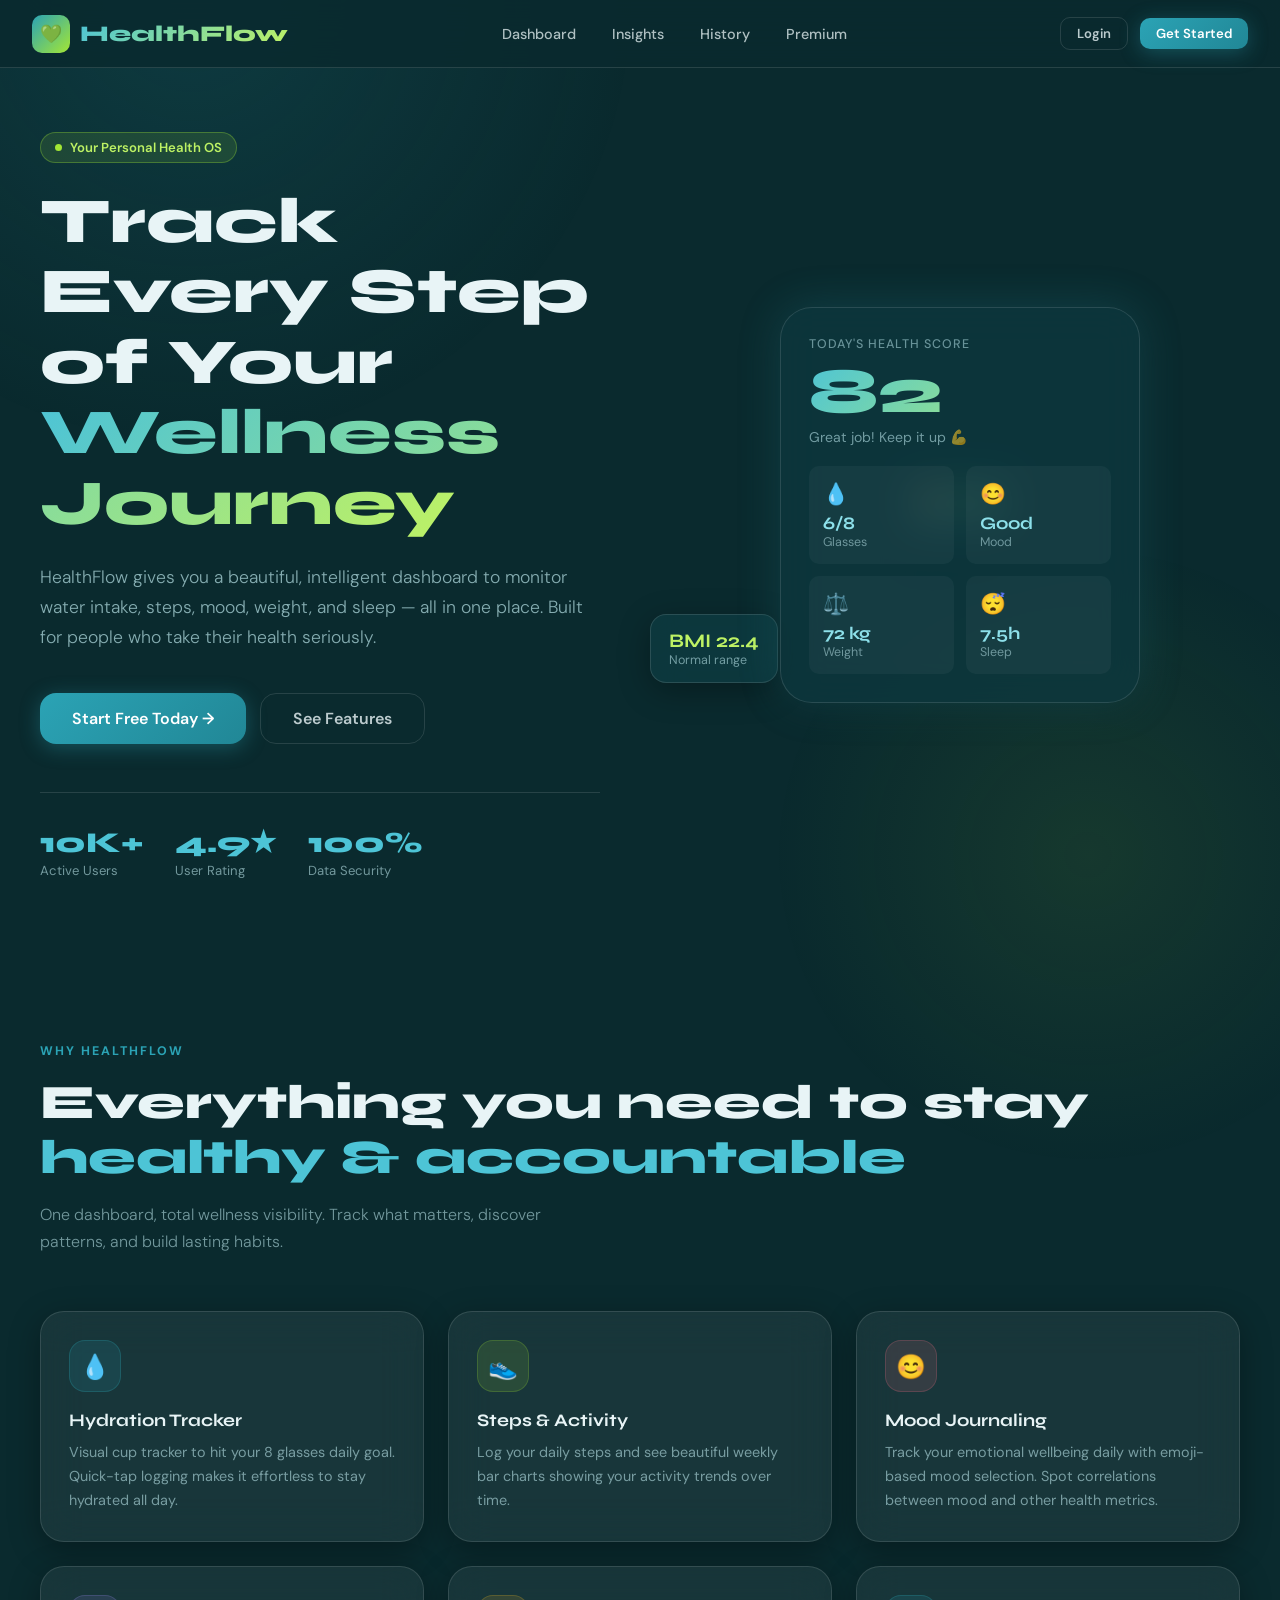
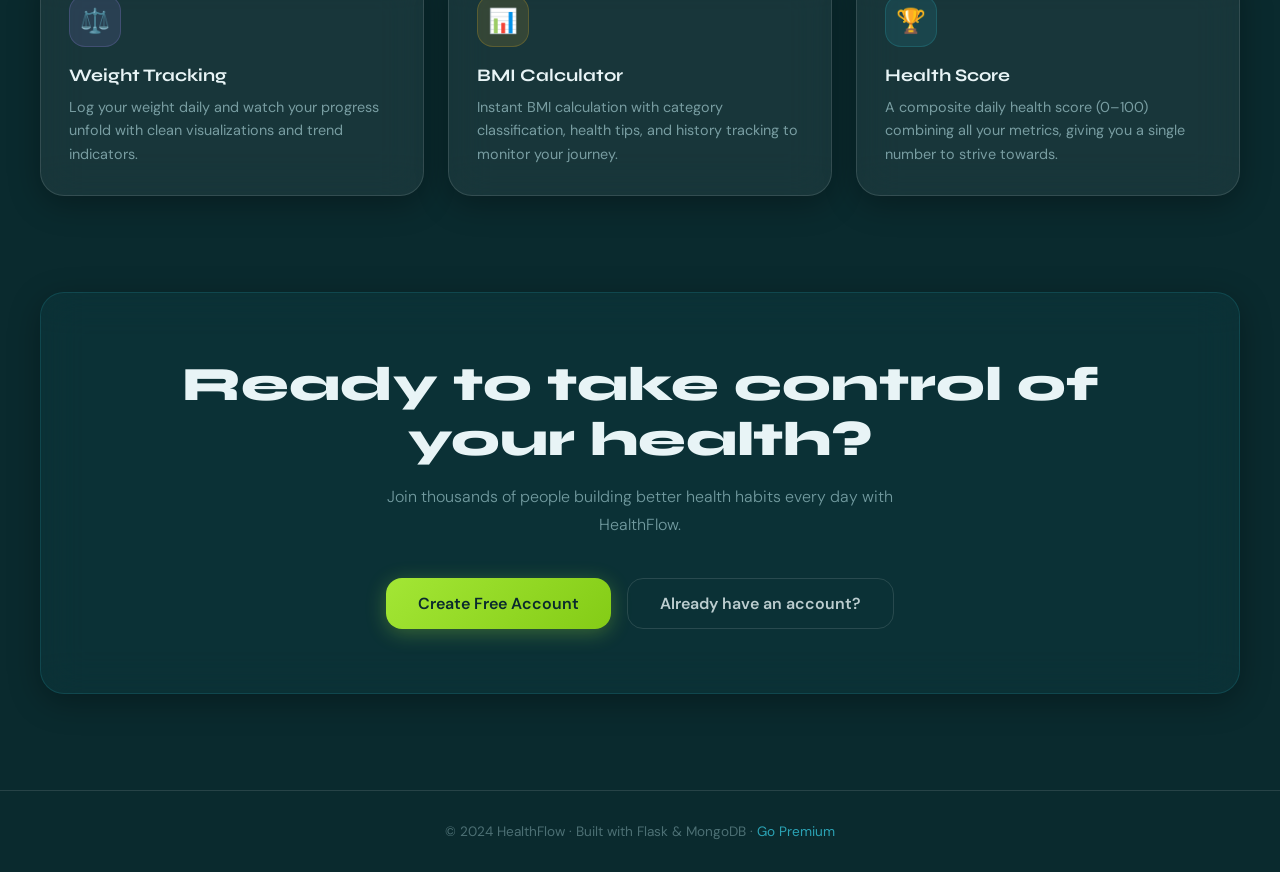
==== commit cfecf0ad: "Fix 404 errors by stripping /frontend/ prefix from all links and cleanup vercel.json" ====
--- a/frontend/index.html
+++ b/frontend/index.html
@@ -12,15 +12,15 @@
 
   <!-- NAVBAR -->
   <nav class="navbar">
-    <a href="/frontend/index.html" class="nav-logo">
+    <a href="/index.html" class="nav-logo">
       <div class="nav-logo-icon">💚</div>
       <span class="nav-logo-text">HealthFlow</span>
     </a>
     <ul class="nav-links">
-      <li><a href="/frontend/pages/dashboard.html">Dashboard</a></li>
-      <li><a href="/frontend/pages/insights.html">Insights</a></li>
-      <li><a href="/frontend/pages/history.html">History</a></li>
-      <li><a href="/frontend/pages/premium.html">Premium</a></li>
+      <li><a href="/pages/dashboard.html">Dashboard</a></li>
+      <li><a href="/pages/insights.html">Insights</a></li>
+      <li><a href="/pages/history.html">History</a></li>
+      <li><a href="/pages/premium.html">Premium</a></li>
     </ul>
     <div class="nav-actions"></div>
     <div class="hamburger">
@@ -44,7 +44,7 @@
           sleep — all in one place. Built for people who take their health seriously.
         </p>
         <div class="hero-cta">
-          <a href="/frontend/pages/register.html" class="btn btn-primary btn-lg">
+          <a href="/pages/register.html" class="btn btn-primary btn-lg">
             Start Free Today →
           </a>
           <a href="#features" class="btn btn-ghost btn-lg">See Features</a>
@@ -164,8 +164,8 @@
         <p class="section-sub" style="margin:0 auto 2.5rem;text-align:center">Join thousands of people building better
           health habits every day with HealthFlow.</p>
         <div style="display:flex;gap:16px;justify-content:center;flex-wrap:wrap">
-          <a href="/frontend/pages/register.html" class="btn btn-lime btn-lg">Create Free Account</a>
-          <a href="/frontend/pages/login.html" class="btn btn-ghost btn-lg">Already have an account?</a>
+          <a href="/pages/register.html" class="btn btn-lime btn-lg">Create Free Account</a>
+          <a href="/pages/login.html" class="btn btn-ghost btn-lg">Already have an account?</a>
         </div>
       </div>
     </div>
@@ -175,10 +175,10 @@
   <footer
     style="border-top:1px solid var(--glass-border);padding:2rem;text-align:center;color:rgba(200,242,247,0.35);font-size:0.85rem;position:relative;z-index:1">
     © 2024 HealthFlow · Built with Flask & MongoDB ·
-    <a href="/frontend/pages/premium.html" style="color:var(--teal-400);text-decoration:none">Go Premium</a>
+    <a href="/pages/premium.html" style="color:var(--teal-400);text-decoration:none">Go Premium</a>
   </footer>
 
   <script src="js/app.js"></script>
 </body>
 
-</html>
+</html>
